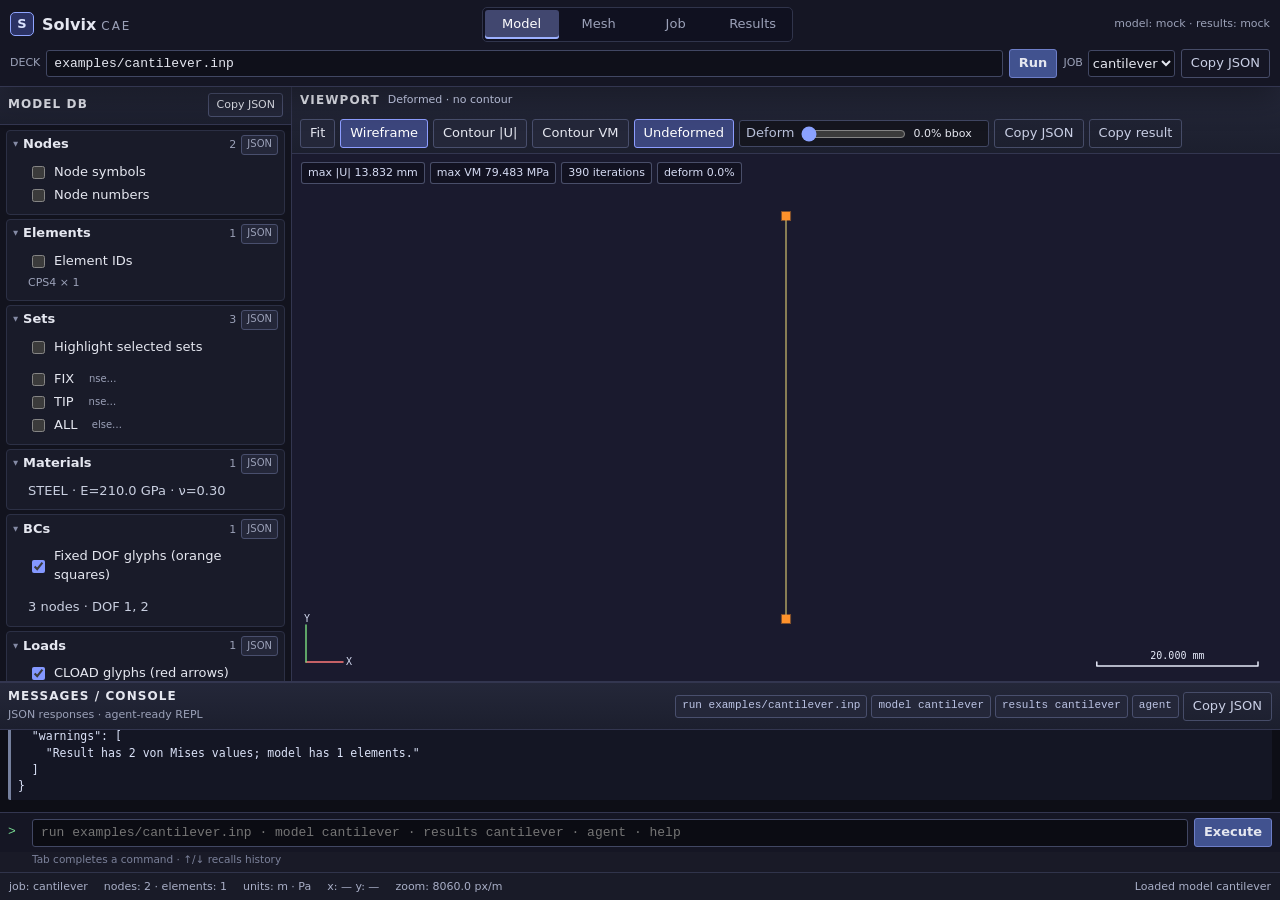
==== crates/solvix-ui/static/index.html @ 01a7d3e9 "feat: v0.1.0 — web UI + REST API, QA evidence, benchmark gallery - solvix-ui: solvix serve, /api mod" ====
<!doctype html>
<html lang="en">
  <head>
    <meta charset="utf-8">
    <meta name="viewport" content="width=device-width, initial-scale=1">
    <meta name="color-scheme" content="dark">
    <title>Solvix CAE</title>
    <link rel="stylesheet" href="style.css">
  </head>
  <body>
    <div class="app-shell">
      <header class="top-bar">
        <div class="brand-bar">
          <div class="brand">
            <span class="brand-mark" aria-hidden="true">S</span>
            <span><strong>Solvix</strong> <span class="brand-sub">CAE</span></span>
          </div>
          <nav class="module-bar" aria-label="CAE modules">
            <button type="button" class="module-button is-active" data-module="model">Model</button>
            <button type="button" class="module-button" data-module="mesh">Mesh</button>
            <button type="button" class="module-button" data-module="job">Job</button>
            <button type="button" class="module-button" data-module="results">Results</button>
          </nav>
          <div class="data-source" id="data-source" title="Active model/result source">standby</div>
        </div>

        <form class="job-bar" id="job-form" autocomplete="off">
          <label class="field-label" for="deck-path">Deck</label>
          <input
            id="deck-path"
            class="text-input deck-input"
            name="path"
            type="text"
            spellcheck="false"
            value="examples/cantilever.inp"
            aria-describedby="job-bar-help"
          >
          <button class="button primary" type="submit" id="run-button">Run</button>
          <span class="job-select-wrap" id="job-select-wrap">
            <label class="field-label" for="job-select">Job</label>
            <select id="job-select" class="select-input" aria-label="Active job"></select>
          </span>
          <button
            type="button"
            class="button ghost copy-button"
            data-copy="job"
            title="Copy the job panel JSON"
          >Copy JSON</button>
        </form>
      </header>

      <div class="workspace">
        <aside class="panel model-tree-panel" aria-label="Model database tree">
          <div class="panel-header">
            <h2>Model DB</h2>
            <button type="button" class="icon-button copy-button" data-copy="model" title="Copy complete model JSON">Copy JSON</button>
          </div>

          <div class="tree-scroll">
            <details class="tree-group" open>
              <summary>
                <span class="tree-name">Nodes</span>
                <span class="tree-count" id="node-count">0</span>
                <button type="button" class="mini-copy copy-button" data-copy="tree.nodes">JSON</button>
              </summary>
              <ul class="option-list">
                <li>
                  <label><input type="checkbox" id="show-node-dots"> <span>Node symbols</span></label>
                </li>
                <li>
                  <label><input type="checkbox" id="show-node-ids"> <span>Node numbers</span></label>
                </li>
              </ul>
            </details>

            <details class="tree-group" open>
              <summary>
                <span class="tree-name">Elements</span>
                <span class="tree-count" id="element-count">0</span>
                <button type="button" class="mini-copy copy-button" data-copy="tree.elements">JSON</button>
              </summary>
              <ul class="option-list">
                <li>
                  <label><input type="checkbox" id="show-element-ids"> <span>Element IDs</span></label>
                </li>
                <li id="element-types" class="muted-line">No elements</li>
              </ul>
            </details>

            <details class="tree-group" open>
              <summary>
                <span class="tree-name">Sets</span>
                <span class="tree-count" id="set-count">0</span>
                <button type="button" class="mini-copy copy-button" data-copy="tree.sets">JSON</button>
              </summary>
              <ul class="option-list">
                <li>
                  <label><input type="checkbox" id="highlight-sets"> <span>Highlight selected sets</span></label>
                </li>
              </ul>
              <div id="set-list" class="set-list"></div>
            </details>

            <details class="tree-group" open>
              <summary>
                <span class="tree-name">Materials</span>
                <span class="tree-count" id="material-count">0</span>
                <button type="button" class="mini-copy copy-button" data-copy="tree.materials">JSON</button>
              </summary>
              <ul class="plain-list" id="material-list"></ul>
            </details>

            <details class="tree-group" open>
              <summary>
                <span class="tree-name">BCs</span>
                <span class="tree-count" id="bc-count">0</span>
                <button type="button" class="mini-copy copy-button" data-copy="tree.bcs">JSON</button>
              </summary>
              <ul class="option-list">
                <li>
                  <label><input type="checkbox" id="show-bcs" checked> <span>Fixed DOF glyphs (orange squares)</span></label>
                </li>
              </ul>
              <ul class="plain-list" id="bc-list"></ul>
            </details>

            <details class="tree-group" open>
              <summary>
                <span class="tree-name">Loads</span>
                <span class="tree-count" id="load-count">0</span>
                <button type="button" class="mini-copy copy-button" data-copy="tree.loads">JSON</button>
              </summary>
              <ul class="option-list">
                <li>
                  <label><input type="checkbox" id="show-loads" checked> <span>CLOAD glyphs (red arrows)</span></label>
                </li>
              </ul>
              <ul class="plain-list" id="load-list"></ul>
            </details>

            <details class="tree-group" open>
              <summary>
                <span class="tree-name">Result overlays</span>
                <span class="tree-count">1</span>
                <button type="button" class="mini-copy copy-button" data-copy="results">JSON</button>
              </summary>
              <ul class="option-list">
                <li>
                  <label><input type="checkbox" id="show-undeformed-overlay" checked> <span>Undeformed wireframe</span></label>
                </li>
              </ul>
            </details>

            <details class="tree-group">
              <summary>
                <span class="tree-name">Steps</span>
                <span class="tree-count" id="step-count">0</span>
                <button type="button" class="mini-copy copy-button" data-copy="tree.steps">JSON</button>
              </summary>
              <ul class="plain-list" id="step-list"></ul>
            </details>

            <details class="tree-group" open>
              <summary>
                <span class="tree-name">Jobs</span>
                <span class="tree-count" id="job-tree-count">1</span>
                <button type="button" class="mini-copy copy-button" data-copy="tree.jobs">JSON</button>
              </summary>
              <ul class="plain-list" id="job-list"></ul>
            </details>
          </div>
        </aside>

        <main class="panel viewport-panel" aria-label="Viewport">
          <div class="panel-header viewport-header">
            <div class="viewport-title">
              <h2>Viewport</h2>
              <span id="viewport-mode-label" class="mode-label">Undeformed</span>
            </div>
            <div class="viewport-actions">
              <button type="button" class="button" id="fit-button" title="Fit model to viewport">Fit</button>
              <button type="button" class="button toggle" id="wireframe-button" aria-pressed="true">Wireframe</button>
              <button type="button" class="button toggle" id="contour-u-button" aria-pressed="false" title="Contour displacement magnitude">Contour |U|</button>
              <button type="button" class="button toggle" id="contour-vm-button" aria-pressed="false" title="Contour element von Mises">Contour VM</button>
              <button type="button" class="button toggle" id="undeformed-overlay-button" aria-pressed="true">Undeformed</button>
              <label class="deform-control" for="deform-slider">
                <span>Deform</span>
                <input id="deform-slider" type="range" min="0" max="20" step="0.1" value="5">
                <output id="deform-output" for="deform-slider">5.0% bbox</output>
              </label>
              <button type="button" class="button ghost copy-button" data-copy="viewport" title="Copy viewport state JSON">Copy JSON</button>
              <button type="button" class="button ghost copy-button" data-copy="results" title="Copy active result JSON">Copy result</button>
            </div>
          </div>

          <div class="canvas-frame">
            <canvas id="viewport" role="img" aria-label="Finite element model viewport"></canvas>
            <div class="result-chips" id="result-chips">
              <span class="chip">No result</span>
            </div>
          </div>
        </main>
      </div>

      <section class="panel console-panel" aria-label="Message console and command REPL">
        <div class="panel-header console-header">
          <div>
            <h2>Messages / Console</h2>
            <span class="muted-line">JSON responses · agent-ready REPL</span>
          </div>
          <div class="console-actions">
            <button type="button" class="button command-hint" data-command="run examples/cantilever.inp">run examples/cantilever.inp</button>
            <button type="button" class="button command-hint" data-command="model cantilever">model cantilever</button>
            <button type="button" class="button command-hint" data-command="results cantilever">results cantilever</button>
            <button type="button" class="button command-hint" data-command="agent">agent</button>
            <button type="button" class="button ghost copy-button" data-copy="console" title="Copy the complete JSON console transcript">Copy JSON</button>
          </div>
        </div>
        <div id="console-output" class="console-output" aria-live="polite" aria-relevant="additions"></div>
        <form id="console-form" class="console-form" autocomplete="off">
          <label class="prompt" for="command-input">&gt;</label>
          <input
            id="command-input"
            class="console-input"
            type="text"
            spellcheck="false"
            placeholder="run examples/cantilever.inp · model cantilever · results cantilever · agent · help"
            aria-describedby="command-hint"
          >
          <button class="button primary" type="submit">Execute</button>
        </form>
        <div id="command-hint" class="command-suggestion">Tab completes a command · ↑/↓ recalls history</div>
      </section>

      <footer class="status-bar">
        <span id="status-job">job: —</span>
        <span id="status-mesh">nodes: 0 · elements: 0</span>
        <span>units: m · Pa</span>
        <span id="status-cursor">x: — y: —</span>
        <span id="status-zoom">zoom: —</span>
        <span id="status-message" class="status-message">Ready</span>
      </footer>
    </div>

    <script src="app.js" defer></script>
  </body>
</html>
---- crates/solvix-ui/static/style.css ----
/* Solvix CAE — dependency-free Abaqus-inspired dark UI. */

:root {
  color-scheme: dark;
  --app-bg: #101019;
  --panel-bg: #191a27;
  --panel-bg-2: #12131e;
  --panel-border: #333650;
  --control-bg: #242739;
  --control-hover: #303450;
  --control-active: #3b406b;
  --text: #e5e7f0;
  --muted: #9ba1b8;
  --accent: #7aa2f4;
  --accent-strong: #94a9ff;
  --viewport-bg: #1a1a2e;
  --mesh: #d8c671;
  --mesh-dim: rgba(216, 198, 113, 0.78);
  --bc: #ff922b;
  --load: #ff4747;
  --set: #00d3ff;
  --ok: #63e6a3;
  --error: #ff8080;
  --shadow: 0 10px 32px rgba(0, 0, 0, 0.32);
  font-family: Inter, "Segoe UI", "Noto Sans", system-ui, sans-serif;
}

* {
  box-sizing: border-box;
}

html,
body {
  height: 100%;
}

body {
  margin: 0;
  overflow: hidden;
  background: var(--app-bg);
  color: var(--text);
  font: 13px/1.45 Inter, "Segoe UI", "Noto Sans", system-ui, sans-serif;
}

button,
input,
select,
output {
  font: inherit;
}

button {
  cursor: pointer;
}

button:focus-visible,
input:focus-visible,
select:focus-visible,
summary:focus-visible {
  outline: 2px solid var(--accent);
  outline-offset: 2px;
}

.app-shell {
  display: grid;
  grid-template-rows: auto minmax(0, 1fr) minmax(190px, 20vh) 28px;
  height: 100vh;
  min-width: 960px;
}

.panel {
  min-width: 0;
  min-height: 0;
  background: var(--panel-bg);
  border-color: var(--panel-border);
}

.panel-header {
  display: flex;
  align-items: center;
  justify-content: space-between;
  gap: 10px;
  min-height: 38px;
  padding: 5px 8px;
  border-bottom: 1px solid var(--panel-border);
  background: linear-gradient(180deg, #242739, #1c1f2e);
}

h2 {
  margin: 0;
  font-size: 12px;
  font-weight: 700;
  letter-spacing: 0.09em;
  text-transform: uppercase;
}

/* Header / modules / job controls */
.top-bar {
  z-index: 3;
  border-bottom: 1px solid var(--panel-border);
  background: #151624;
  box-shadow: var(--shadow);
}

.brand-bar {
  display: grid;
  grid-template-columns: minmax(150px, auto) 1fr minmax(140px, auto);
  align-items: center;
  gap: 14px;
  padding: 7px 10px 4px;
}

.brand {
  display: flex;
  align-items: center;
  gap: 8px;
  font-size: 16px;
  white-space: nowrap;
}

.brand-mark {
  display: grid;
  width: 24px;
  height: 24px;
  place-items: center;
  border: 1px solid #90a5ff;
  border-radius: 5px;
  background: #2b3264;
  color: #dbe3ff;
  font-size: 13px;
  font-weight: 800;
}

.brand-sub {
  color: var(--muted);
  font-size: 12px;
  letter-spacing: 0.16em;
}

.module-bar {
  display: flex;
  gap: 3px;
  padding: 2px;
  border: 1px solid #30344b;
  border-radius: 5px;
  background: #101120;
  width: fit-content;
  justify-self: center;
}

.module-button {
  min-width: 74px;
  padding: 5px 11px;
  border: 0;
  border-radius: 3px;
  background: transparent;
  color: var(--muted);
}

.module-button:hover {
  background: #292d45;
  color: var(--text);
}

.module-button.is-active {
  background: #41476f;
  color: #fff;
  box-shadow: inset 0 -2px 0 #9db1ff;
}

.data-source {
  overflow: hidden;
  color: var(--muted);
  font-size: 11px;
  text-align: right;
  text-overflow: ellipsis;
  white-space: nowrap;
}

.job-bar {
  display: flex;
  align-items: center;
  gap: 6px;
  padding: 3px 10px 8px;
}

.field-label {
  color: var(--muted);
  font-size: 11px;
  text-transform: uppercase;
}

.text-input,
.select-input {
  min-width: 0;
  height: 27px;
  border: 1px solid #414763;
  border-radius: 3px;
  background: #0f101a;
  color: var(--text);
}

.text-input {
  padding: 0 7px;
}

.deck-input {
  flex: 1 1 320px;
  font-family: "SFMono-Regular", Consolas, "Liberation Mono", monospace;
}

.select-input {
  max-width: 150px;
}

.job-select-wrap {
  display: flex;
  align-items: center;
  gap: 5px;
}

.button,
.icon-button,
.mini-copy {
  border: 1px solid #494f6d;
  border-radius: 3px;
  background: var(--control-bg);
  color: var(--text);
}

.button {
  min-height: 27px;
  padding: 4px 9px;
  white-space: nowrap;
}

.button:hover,
.icon-button:hover,
.mini-copy:hover {
  background: var(--control-hover);
}

.button:active,
.icon-button:active,
.mini-copy:active {
  background: var(--control-active);
}

.button:disabled {
  cursor: wait;
  opacity: 0.65;
}

.button.primary {
  border-color: #6d7ec8;
  background: #41528f;
  font-weight: 650;
}

.button.primary:hover {
  background: #4b5da4;
}

.button.ghost {
  background: transparent;
  border-color: #464c68;
  color: #c9cfe5;
}

.button.toggle[aria-pressed="true"] {
  border-color: #8d9dff;
  background: #3c467d;
  color: #fff;
}

.icon-button {
  min-height: 24px;
  padding: 3px 7px;
  font-size: 11px;
}

.mini-copy {
  height: 20px;
  padding: 0 5px;
  color: var(--muted);
  font-size: 10px;
}

/* Workspace split */
.workspace {
  display: grid;
  grid-template-columns: 292px minmax(0, 1fr);
  min-height: 0;
  border-bottom: 1px solid var(--panel-border);
}

.model-tree-panel {
  display: flex;
  flex-direction: column;
  border-right: 1px solid var(--panel-border);
}

.tree-scroll {
  flex: 1;
  overflow: auto;
  padding: 5px 6px 10px;
  background: var(--panel-bg-2);
  scrollbar-color: #464b65 transparent;
}

.tree-group {
  margin-bottom: 4px;
  border: 1px solid #2c3045;
  border-radius: 4px;
  background: #191b29;
}

.tree-group summary {
  display: flex;
  align-items: center;
  gap: 5px;
  min-height: 28px;
  padding: 0 6px;
  cursor: pointer;
  list-style: none;
  user-select: none;
}

.tree-group summary::-webkit-details-marker {
  display: none;
}

.tree-group summary::before {
  content: "▸";
  color: #858ba5;
  font-size: 10px;
  transition: transform 0.12s ease;
}

.tree-group[open] summary::before {
  transform: rotate(90deg);
}

.tree-name {
  flex: 1;
  overflow: hidden;
  font-weight: 650;
  text-overflow: ellipsis;
  white-space: nowrap;
}

.tree-count {
  color: var(--muted);
  font-size: 11px;
  font-variant-numeric: tabular-nums;
}

.option-list,
.plain-list,
.set-list {
  margin: 0;
  padding: 2px 7px 7px 21px;
}

.option-list,
.plain-list {
  list-style: none;
}

.option-list li,
.plain-list li,
.set-row {
  padding: 2px 0;
}

.option-list label,
.set-row label {
  display: flex;
  align-items: center;
  gap: 6px;
  cursor: pointer;
}

input[type="checkbox"] {
  width: 13px;
  height: 13px;
  accent-color: #8498ff;
}

.plain-list li {
  overflow: hidden;
  color: #c9cfe0;
  text-overflow: ellipsis;
  white-space: nowrap;
}

.muted-line {
  color: var(--muted);
  font-size: 11px;
}

.set-row {
  display: flex;
  align-items: center;
}

.set-row span {
  flex: 1;
  overflow: hidden;
  text-overflow: ellipsis;
  white-space: nowrap;
}

.set-kind {
  color: var(--muted);
  font-size: 10px;
}

/* Viewport */
.viewport-panel {
  display: flex;
  flex-direction: column;
  background: var(--panel-bg);
}

.viewport-header {
  flex-wrap: wrap;
}

.viewport-title {
  display: flex;
  align-items: center;
  gap: 8px;
}

.mode-label {
  color: #cdd4f1;
  font-size: 11px;
}

.viewport-actions {
  display: flex;
  align-items: center;
  justify-content: flex-end;
  gap: 5px;
  flex-wrap: wrap;
}

.deform-control {
  display: flex;
  align-items: center;
  gap: 5px;
  height: 27px;
  padding: 0 6px;
  border: 1px solid #414763;
  border-radius: 3px;
  background: #15161f;
  color: #b9c0d8;
  white-space: nowrap;
}

.deform-control input[type="range"] {
  width: 105px;
  accent-color: #8ba2ff;
}

.deform-control output {
  min-width: 69px;
  color: var(--text);
  font-size: 11px;
  font-variant-numeric: tabular-nums;
}

.canvas-frame {
  position: relative;
  flex: 1;
  min-height: 0;
  background: var(--viewport-bg);
}

#viewport {
  display: block;
  width: 100%;
  height: 100%;
  cursor: grab;
  touch-action: none;
}

#viewport.is-panning {
  cursor: grabbing;
}

.result-chips {
  position: absolute;
  top: 8px;
  left: 9px;
  display: flex;
  gap: 5px;
  pointer-events: none;
  flex-wrap: wrap;
  max-width: calc(100% - 80px);
}

.chip {
  padding: 2px 6px;
  border: 1px solid rgba(151, 162, 205, 0.42);
  border-radius: 3px;
  background: rgba(16, 17, 30, 0.76);
  color: #d6dcf4;
  font-size: 11px;
}

/* Console */
.console-panel {
  display: grid;
  grid-template-rows: auto minmax(0, 1fr) auto 20px;
  border-top: 1px solid var(--panel-border);
}

.console-actions {
  display: flex;
  align-items: center;
  gap: 4px;
  flex-wrap: wrap;
  justify-content: flex-end;
}

.command-hint {
  min-height: 23px;
  padding: 2px 6px;
  color: #bcc4e5;
  font-family: "SFMono-Regular", Consolas, "Liberation Mono", monospace;
  font-size: 11px;
}

.console-output {
  overflow: auto;
  padding: 6px 8px;
  background: #0d0e16;
  font-family: "SFMono-Regular", Consolas, "Liberation Mono", monospace;
  font-size: 11.5px;
  scrollbar-color: #464b65 transparent;
}

.console-entry {
  position: relative;
  margin: 0 0 6px;
  padding: 5px 62px 5px 7px;
  border-left: 3px solid #585f80;
  border-radius: 2px;
  background: #141624;
}

.console-entry[data-kind="ok"] {
  border-left-color: var(--ok);
}

.console-entry[data-kind="error"] {
  border-left-color: var(--error);
}

.console-entry[data-kind="request"] {
  border-left-color: var(--accent);
}

.console-entry[data-kind="info"] {
  border-left-color: #75809d;
}

.console-meta {
  display: flex;
  gap: 7px;
  margin-bottom: 2px;
  color: var(--muted);
  font-size: 10px;
}

.console-meta strong {
  color: #d3d9f0;
}

.console-json {
  margin: 0;
  color: #dbe2f8;
  white-space: pre-wrap;
  overflow-wrap: anywhere;
}

.entry-copy {
  position: absolute;
  top: 4px;
  right: 5px;
}

.console-form {
  display: grid;
  grid-template-columns: 18px minmax(0, 1fr) auto;
  align-items: center;
  gap: 6px;
  padding: 5px 8px;
  border-top: 1px solid var(--panel-border);
  background: #151624;
}

.prompt {
  color: #79dd94;
  font-family: "SFMono-Regular", Consolas, "Liberation Mono", monospace;
}

.console-input {
  height: 28px;
  padding: 0 8px;
  border: 1px solid #414763;
  border-radius: 3px;
  background: #0b0c13;
  color: #e7ecff;
  font-family: "SFMono-Regular", Consolas, "Liberation Mono", monospace;
}

.command-suggestion {
  padding: 0 8px 4px 32px;
  color: #7b819a;
  font-size: 10.5px;
}

/* Status */
.status-bar {
  display: flex;
  align-items: center;
  gap: 16px;
  overflow: hidden;
  padding: 0 9px;
  border-top: 1px solid #30344b;
  background: #191b28;
  color: #a8aec6;
  font-size: 11px;
  white-space: nowrap;
}

.status-message {
  flex: 1;
  overflow: hidden;
  text-align: right;
  text-overflow: ellipsis;
}

@media (max-width: 1100px) {
  .app-shell {
    min-width: 780px;
  }

  .workspace {
    grid-template-columns: 245px minmax(0, 1fr);
  }

  .brand-bar {
    grid-template-columns: auto minmax(0, 1fr);
  }

  .data-source {
    display: none;
  }
}
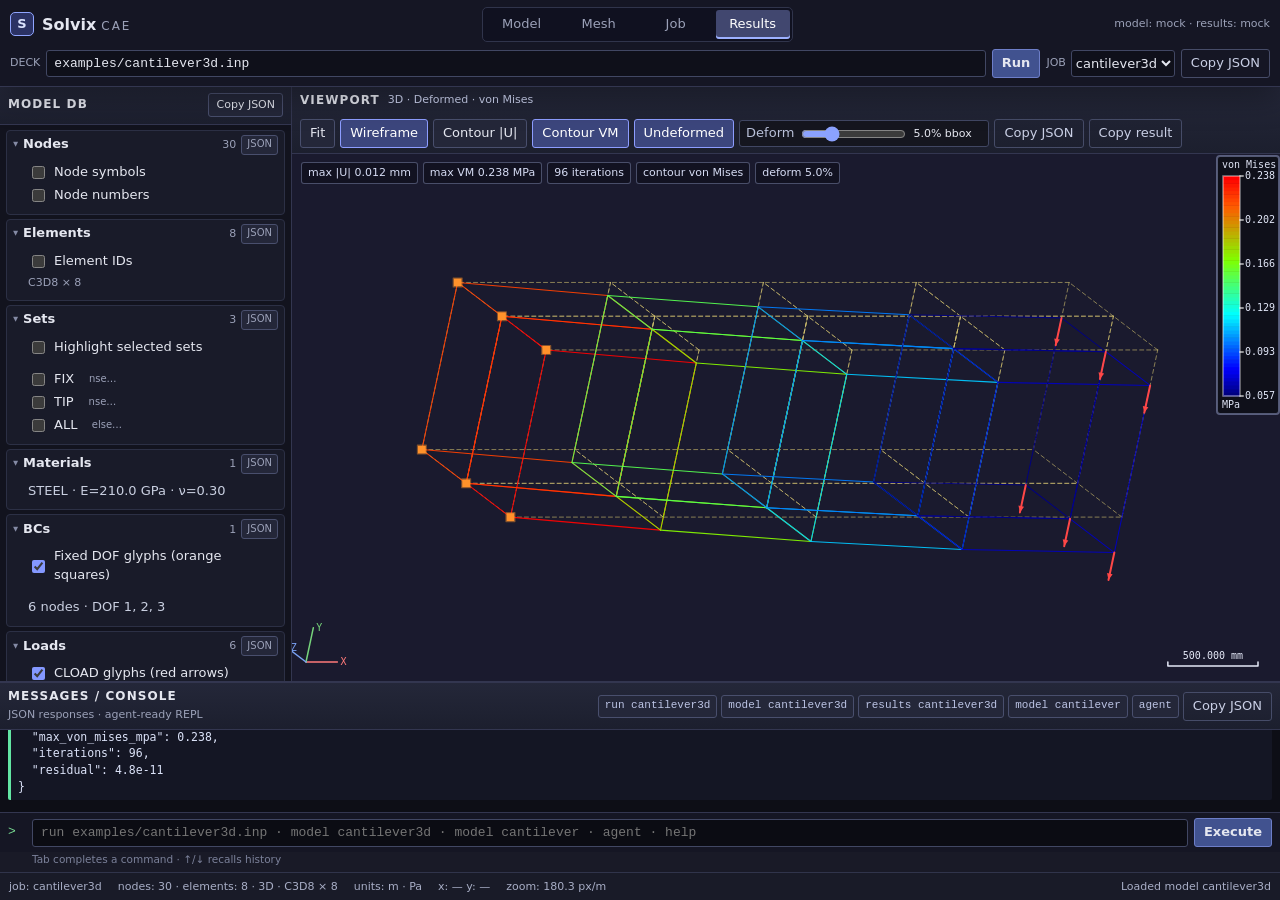
==== commit 0bae9c5f: "feat(ui): 3D viewport — arcball orthographic renderer, C3D8/C3D4 edge draw, 3D deformation + contour" ====
--- a/crates/solvix-ui/static/index.html
+++ b/crates/solvix-ui/static/index.html
@@ -32,7 +32,7 @@
             name="path"
             type="text"
             spellcheck="false"
-            value="examples/cantilever.inp"
+            value="examples/cantilever3d.inp"
             aria-describedby="job-bar-help"
           >
           <button class="button primary" type="submit" id="run-button">Run</button>
@@ -209,9 +209,10 @@
             <span class="muted-line">JSON responses · agent-ready REPL</span>
           </div>
           <div class="console-actions">
-            <button type="button" class="button command-hint" data-command="run examples/cantilever.inp">run examples/cantilever.inp</button>
+            <button type="button" class="button command-hint" data-command="run examples/cantilever3d.inp">run cantilever3d</button>
+            <button type="button" class="button command-hint" data-command="model cantilever3d">model cantilever3d</button>
+            <button type="button" class="button command-hint" data-command="results cantilever3d">results cantilever3d</button>
             <button type="button" class="button command-hint" data-command="model cantilever">model cantilever</button>
-            <button type="button" class="button command-hint" data-command="results cantilever">results cantilever</button>
             <button type="button" class="button command-hint" data-command="agent">agent</button>
             <button type="button" class="button ghost copy-button" data-copy="console" title="Copy the complete JSON console transcript">Copy JSON</button>
           </div>
@@ -224,7 +225,7 @@
             class="console-input"
             type="text"
             spellcheck="false"
-            placeholder="run examples/cantilever.inp · model cantilever · results cantilever · agent · help"
+            placeholder="run examples/cantilever3d.inp · model cantilever3d · model cantilever · agent · help"
             aria-describedby="command-hint"
           >
           <button class="button primary" type="submit">Execute</button>
--- a/crates/solvix-ui/static/style.css
+++ b/crates/solvix-ui/static/style.css
@@ -490,6 +490,10 @@
   cursor: grabbing;
 }
 
+#viewport.is-rotating {
+  cursor: move;
+}
+
 .result-chips {
   position: absolute;
   top: 8px;
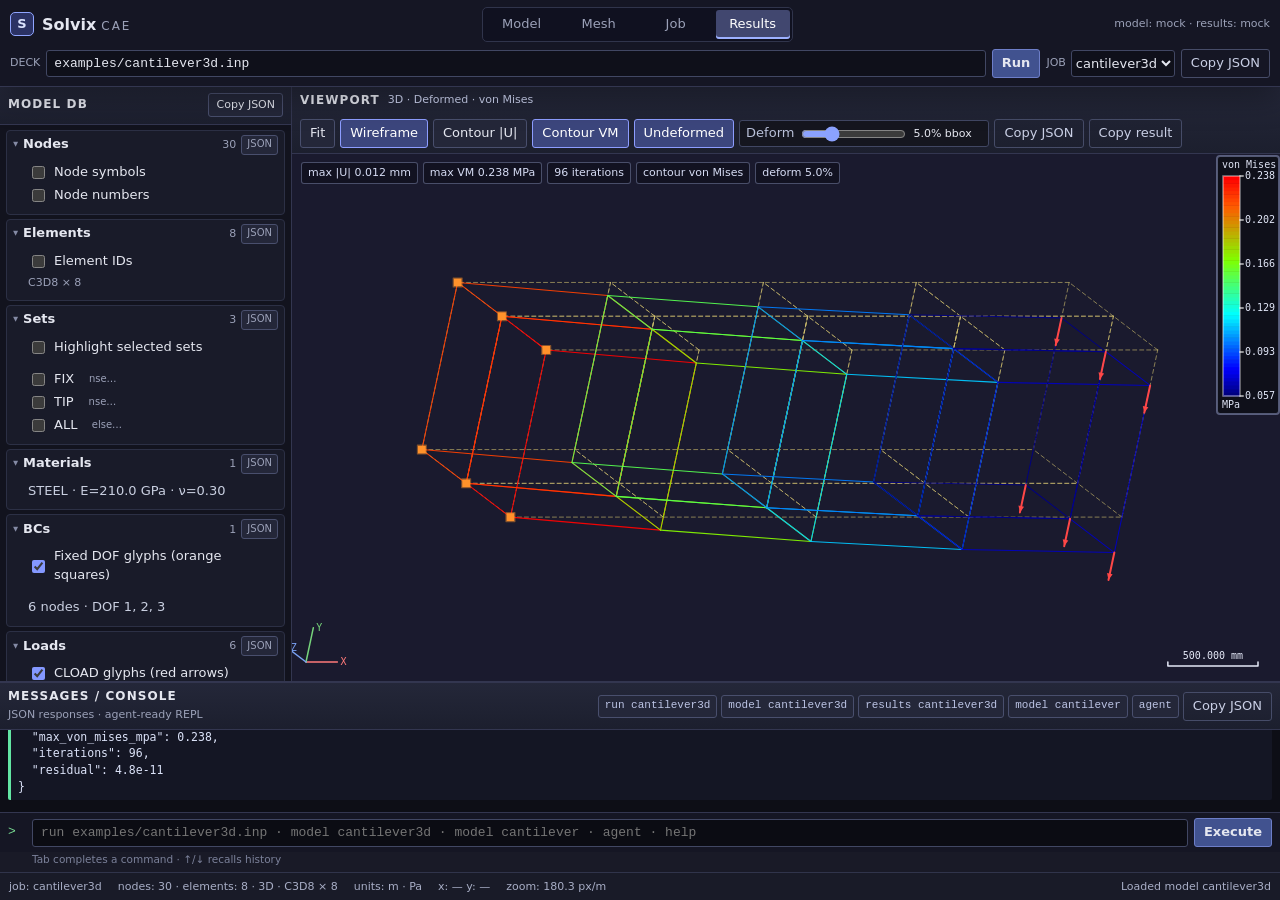
==== commit 5e2aba04: "feat: thermal + dynamics UX — auto-detect, contours, time history (#46 #47) - run auto-routes *DYNAM" ====
--- a/crates/solvix-ui/static/index.html
+++ b/crates/solvix-ui/static/index.html
@@ -182,6 +182,7 @@
               <button type="button" class="button toggle" id="wireframe-button" aria-pressed="true">Wireframe</button>
               <button type="button" class="button toggle" id="contour-u-button" aria-pressed="false" title="Contour displacement magnitude">Contour |U|</button>
               <button type="button" class="button toggle" id="contour-vm-button" aria-pressed="false" title="Contour element von Mises">Contour VM</button>
+              <button type="button" class="button toggle" id="contour-t-button" aria-pressed="false" title="Contour nodal temperature" hidden>Contour T</button>
               <button type="button" class="button toggle" id="undeformed-overlay-button" aria-pressed="true">Undeformed</button>
               <label class="deform-control" for="deform-slider">
                 <span>Deform</span>
@@ -198,6 +199,8 @@
             <div class="result-chips" id="result-chips">
               <span class="chip">No result</span>
             </div>
+            <div class="mode-list" id="mode-list" hidden></div>
+            <div class="dyn-list" id="dyn-list" hidden></div>
           </div>
         </main>
       </div>
--- a/crates/solvix-ui/static/style.css
+++ b/crates/solvix-ui/static/style.css
@@ -514,6 +514,77 @@
   font-size: 11px;
 }
 
+.mode-list {
+  position: absolute;
+  bottom: 40px;
+  left: 9px;
+  display: flex;
+  gap: 5px;
+  flex-wrap: wrap;
+  max-width: calc(100% - 80px);
+}
+
+.mode-list button {
+  padding: 2px 7px;
+  border: 1px solid rgba(122, 162, 244, 0.45);
+  border-radius: 3px;
+  background: rgba(16, 17, 30, 0.82);
+  color: #b9c8f2;
+  font-size: 11px;
+  font-family: inherit;
+  cursor: pointer;
+}
+
+.mode-list button:hover {
+  border-color: rgba(122, 162, 244, 0.9);
+}
+
+.mode-list button.is-active {
+  background: rgba(44, 66, 132, 0.9);
+  color: #e8edfb;
+  border-color: #7aa2f4;
+}
+
+.mode-list button:disabled {
+  opacity: 0.45;
+  cursor: default;
+}
+
+/* The hidden attribute must win over display rules (mode-list, dyn-list). */
+[hidden] {
+  display: none !important;
+}
+
+/* Dynamics player (issue #47): sparkline + frame slider. */
+.dyn-list {
+  position: absolute;
+  bottom: 40px;
+  left: 9px;
+  display: flex;
+  align-items: center;
+  gap: 9px;
+  padding: 5px 9px;
+  border: 1px solid rgba(122, 162, 244, 0.45);
+  border-radius: 3px;
+  background: rgba(16, 17, 30, 0.82);
+}
+
+.dyn-list svg {
+  display: block;
+}
+
+.dyn-list input[type="range"] {
+  width: 120px;
+  margin: 0;
+}
+
+.dyn-frame-label {
+  color: #b9c8f2;
+  font-size: 11px;
+  font-family: ui-monospace, monospace;
+  min-width: 74px;
+}
+
 /* Console */
 .console-panel {
   display: grid;
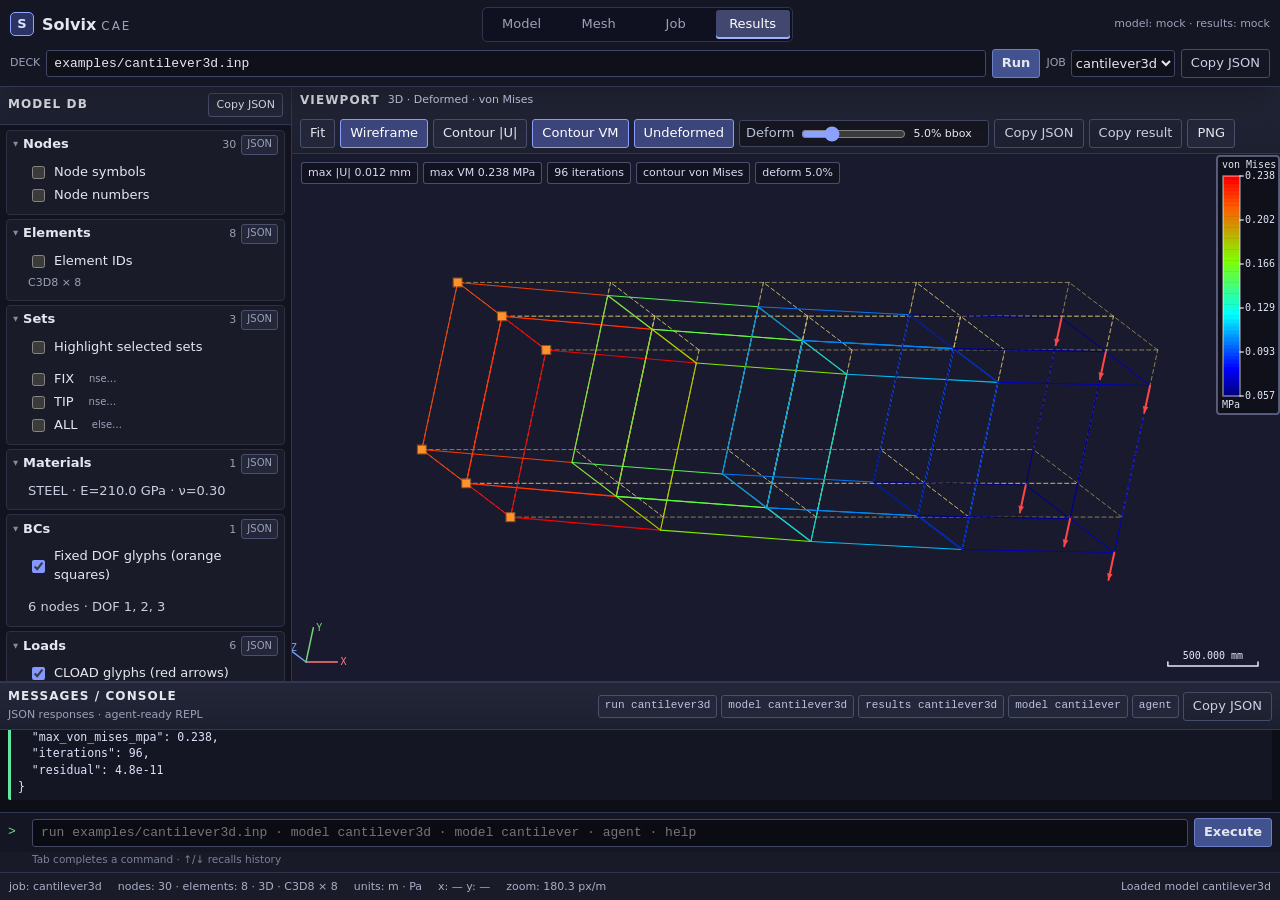
==== commit c9ed0120: "feat(ui): ODB animations, XY plots, click-probe, PNG export (#50) - /api/frames + /api/frame per-job" ====
--- a/crates/solvix-ui/static/index.html
+++ b/crates/solvix-ui/static/index.html
@@ -191,6 +191,7 @@
               </label>
               <button type="button" class="button ghost copy-button" data-copy="viewport" title="Copy viewport state JSON">Copy JSON</button>
               <button type="button" class="button ghost copy-button" data-copy="results" title="Copy active result JSON">Copy result</button>
+              <button type="button" class="button" id="png-button" title="Export the current viewport as PNG">PNG</button>
             </div>
           </div>
 
@@ -202,6 +203,8 @@
             <div class="mode-list" id="mode-list" hidden></div>
             <div class="dyn-list" id="dyn-list" hidden></div>
           </div>
+
+          <div class="xy-plot" id="xy-plot" hidden></div>
         </main>
       </div>
 
--- a/crates/solvix-ui/static/style.css
+++ b/crates/solvix-ui/static/style.css
@@ -555,7 +555,7 @@
   display: none !important;
 }
 
-/* Dynamics player (issue #47): sparkline + frame slider. */
+/* Animation player (issues #47/#50): play/pause + frame slider. */
 .dyn-list {
   position: absolute;
   bottom: 40px;
@@ -578,11 +578,76 @@
   margin: 0;
 }
 
+.dyn-play {
+  width: 24px;
+  height: 22px;
+  padding: 0;
+  border: 1px solid rgba(122, 162, 244, 0.45);
+  border-radius: 3px;
+  background: rgba(44, 66, 132, 0.9);
+  color: #e8edfb;
+  font-size: 10px;
+  line-height: 1;
+  cursor: pointer;
+}
+
+.dyn-play:disabled {
+  opacity: 0.45;
+  cursor: default;
+}
+
 .dyn-frame-label {
   color: #b9c8f2;
   font-size: 11px;
   font-family: ui-monospace, monospace;
   min-width: 74px;
+}
+
+/* XY plot of |u|max vs t below the viewport (issue #50). */
+.xy-plot {
+  padding: 2px 8px 4px;
+  border-top: 1px solid var(--panel-border);
+  background: rgba(13, 14, 22, 0.6);
+}
+
+.xy-plot svg {
+  display: block;
+  width: 100%;
+  max-height: 118px;
+}
+
+.xy-plot .xy-grid {
+  stroke: rgba(122, 162, 244, 0.18);
+  stroke-width: 1;
+}
+
+.xy-plot .xy-frame {
+  fill: none;
+  stroke: rgba(151, 162, 205, 0.55);
+  stroke-width: 1;
+}
+
+.xy-plot .xy-curve {
+  fill: none;
+  stroke: #7aa2f4;
+  stroke-width: 1.6;
+}
+
+.xy-plot .xy-marker {
+  stroke: #00d3ff;
+  stroke-width: 1.2;
+}
+
+.xy-plot .xy-tick {
+  fill: #969cb5;
+  font-size: 8px;
+  font-family: ui-monospace, monospace;
+}
+
+.xy-plot .xy-title {
+  fill: #b9c8f2;
+  font-size: 9px;
+  font-family: ui-monospace, monospace;
 }
 
 /* Console */
